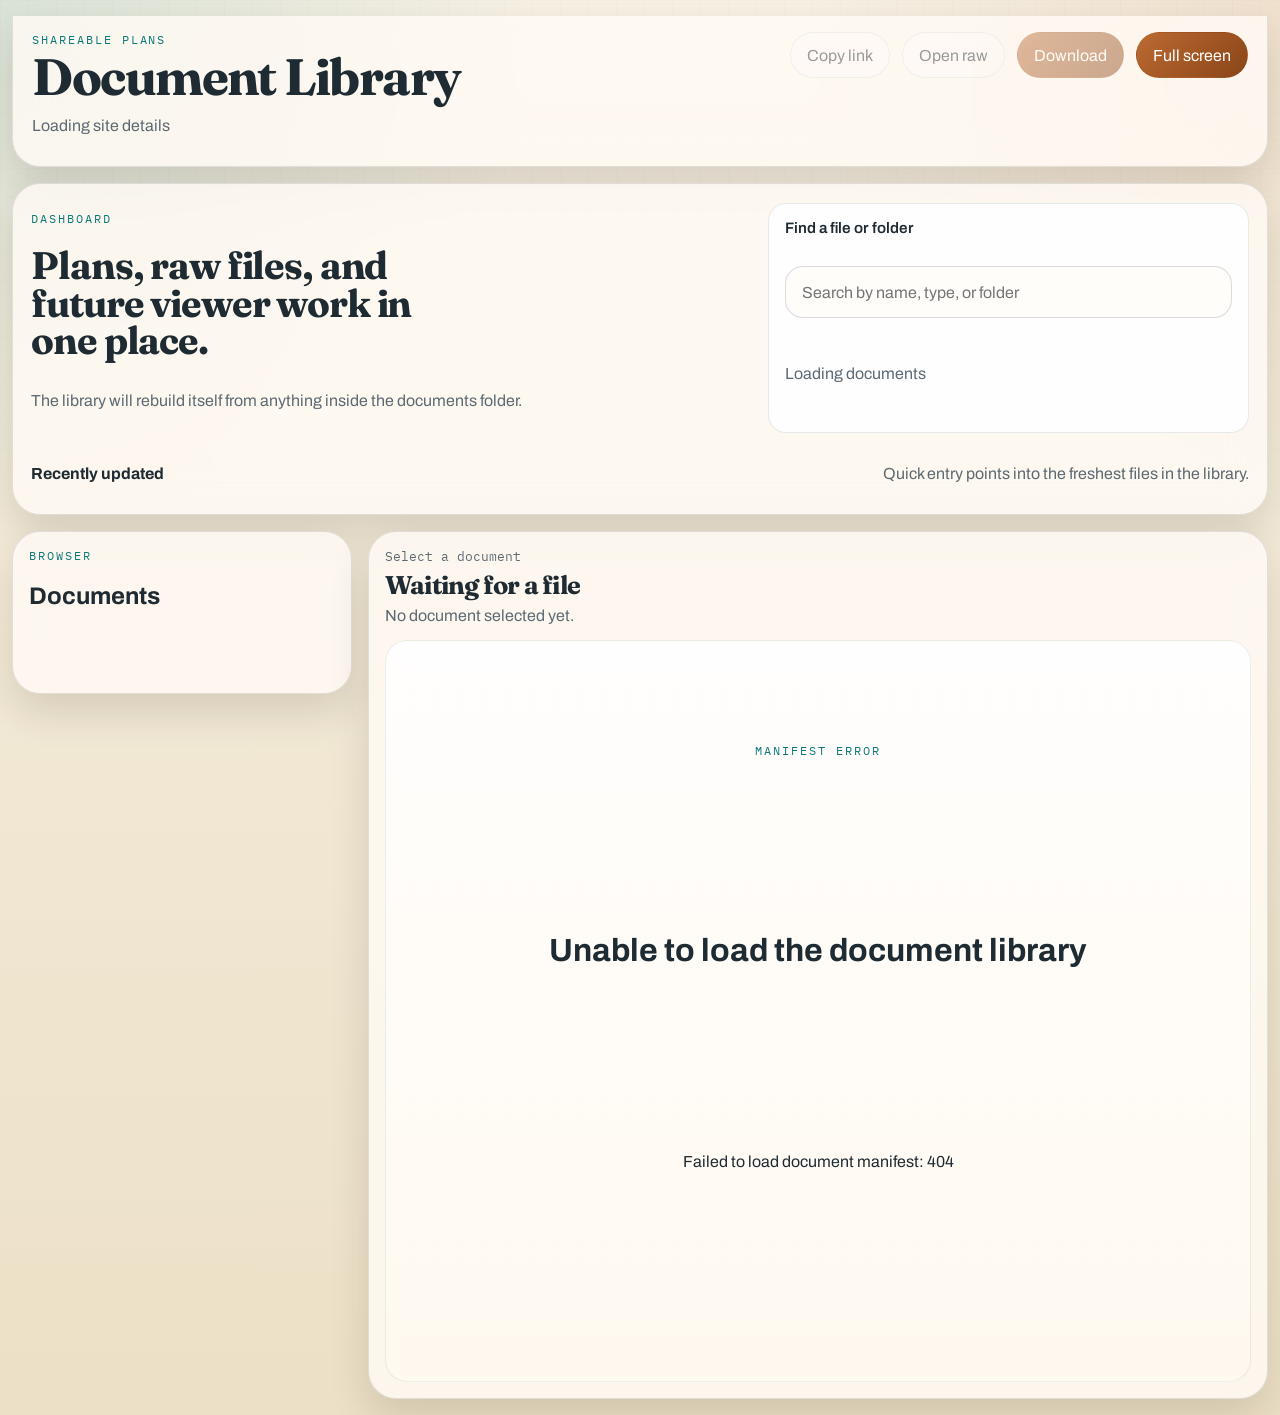
==== viewer/index.html @ 318ea983 "Publish document library viewer" ====
<!doctype html>
<html lang="en">
  <head>
    <meta charset="utf-8" />
    <meta
      name="viewport"
      content="width=device-width, initial-scale=1, viewport-fit=cover"
    />
    <title>Document Library</title>
    <meta
      name="description"
      content="A shareable library for plans, analyses, and supporting files."
    />
    <link rel="icon" href="./favicon.svg" type="image/svg+xml" />
    <link rel="preconnect" href="https://fonts.googleapis.com" />
    <link rel="preconnect" href="https://fonts.gstatic.com" crossorigin />
    <link
      href="https://fonts.googleapis.com/css2?family=Archivo:wght@400;500;600;700&family=Fraunces:opsz,wght@9..144,500;9..144,700&family=IBM+Plex+Mono:wght@400;500&display=swap"
      rel="stylesheet"
    />
    <link rel="stylesheet" href="./assets/site.css" />
  </head>
  <body>
    <a class="skip-link" href="#viewer-panel">Skip to the active document</a>
    <div class="page-backdrop" aria-hidden="true"></div>
    <div class="drawer-scrim" id="drawerScrim" hidden></div>

    <div class="shell">
      <header class="topbar">
        <div class="brand-lockup">
          <p class="eyebrow">Shareable plans</p>
          <h1 id="siteTitle">Document Library</h1>
          <p class="subtitle" id="siteSubtitle">Loading site details</p>
        </div>

        <div class="topbar-actions">
          <button
            class="button ghost mobile-only"
            id="browserToggle"
            type="button"
            aria-controls="browserPanel"
            aria-expanded="false"
          >
            Browse files
          </button>
          <button
            class="button ghost"
            id="copyLinkButton"
            type="button"
            disabled
          >
            Copy link
          </button>
          <a
            class="button ghost disabled"
            id="rawLink"
            href="#"
            aria-disabled="true"
          >
            Open raw
          </a>
          <a
            class="button primary disabled"
            id="downloadLink"
            href="#"
            aria-disabled="true"
            download
          >
            Download
          </a>
          <button
            class="button primary"
            id="immersiveToggle"
            type="button"
            aria-pressed="false"
          >
            Full screen
          </button>
        </div>
      </header>

      <main class="layout">
        <section class="dashboard" aria-labelledby="dashboardHeading">
          <div class="dashboard-hero">
            <p class="eyebrow">Dashboard</p>
            <h2 id="dashboardHeading">Plans, raw files, and future viewer work in one place.</h2>
            <p class="hero-copy" id="siteTagline">
              The library will rebuild itself from anything inside the documents
              folder.
            </p>
          </div>

          <div class="search-card">
            <label class="search-label" for="searchInput">Find a file or folder</label>
            <div class="search-box">
              <input
                id="searchInput"
                type="search"
                placeholder="Search by name, type, or folder"
                autocomplete="off"
              />
            </div>
            <p class="search-hint" id="resultSummary">Loading documents</p>
          </div>

          <div class="stat-grid" id="statGrid" aria-live="polite"></div>

          <section class="recent-panel" aria-labelledby="recentHeading">
            <div class="section-heading">
              <h3 id="recentHeading">Recently updated</h3>
              <p>Quick entry points into the freshest files in the library.</p>
            </div>
            <div class="recent-grid" id="recentGrid"></div>
          </section>
        </section>

        <aside
          class="browser-panel"
          id="browserPanel"
          aria-labelledby="browserHeading"
        >
          <div class="panel-header">
            <div>
              <p class="eyebrow">Browser</p>
              <h2 id="browserHeading">Documents</h2>
            </div>
            <button
              class="button ghost mobile-only"
              id="closeBrowser"
              type="button"
            >
              Close
            </button>
          </div>

          <div class="filter-row" id="filterRow"></div>
          <div class="folder-summary" id="folderSummary"></div>
          <div class="browser-groups" id="browserGroups" aria-live="polite"></div>
        </aside>

        <section
          class="viewer-panel"
          id="viewer-panel"
          aria-labelledby="viewerTitle"
        >
          <div class="viewer-toolbar">
            <div class="viewer-heading">
              <p class="viewer-path" id="viewerPath">Select a document</p>
              <h2 id="viewerTitle">Waiting for a file</h2>
              <p class="viewer-meta" id="viewerMeta">No document selected yet.</p>
            </div>
            <div class="viewer-badges" id="viewerBadges"></div>
          </div>

          <div class="viewer-stage" id="viewerStage">
            <div class="empty-state">
              <p class="eyebrow">Viewer</p>
              <h3>Choose a file to start</h3>
              <p>
                The selected document opens here with a clean, mobile-friendly
                presentation and direct raw download access.
              </p>
            </div>
          </div>
        </section>
      </main>
    </div>

    <script type="module" src="./assets/app.js"></script>
  </body>
</html>
---- viewer/assets/site.css ----
:root {
  --paper: #efe6d0;
  --paper-soft: rgba(255, 251, 244, 0.76);
  --ink: #1f2b33;
  --ink-soft: #5d6a73;
  --border: rgba(31, 43, 51, 0.12);
  --panel: rgba(255, 251, 244, 0.82);
  --panel-strong: rgba(255, 255, 255, 0.92);
  --accent: #bc6a32;
  --accent-strong: #8a4518;
  --signal: #0c7a78;
  --shadow: 0 18px 40px rgba(40, 27, 17, 0.14);
  --radius-lg: 28px;
  --radius-md: 18px;
  --radius-sm: 12px;
  --space-1: 0.375rem;
  --space-2: 0.5rem;
  --space-3: 0.75rem;
  --space-4: 1rem;
  --space-5: 1.5rem;
  --space-6: 2rem;
  --space-8: 3rem;
  --top-offset: max(1rem, env(safe-area-inset-top));
  --bottom-offset: max(1rem, env(safe-area-inset-bottom));
  --font-display: "Fraunces", serif;
  --font-body: "Archivo", sans-serif;
  --font-mono: "IBM Plex Mono", monospace;
}

*,
*::before,
*::after {
  box-sizing: border-box;
}

html {
  color-scheme: light;
}

body {
  margin: 0;
  min-height: 100vh;
  font-family: var(--font-body);
  color: var(--ink);
  background:
    radial-gradient(circle at top left, rgba(12, 122, 120, 0.12), transparent 28%),
    radial-gradient(circle at top right, rgba(188, 106, 50, 0.12), transparent 25%),
    linear-gradient(180deg, #f7f1e4 0%, #ece0c6 100%);
}

body::before {
  content: "";
  position: fixed;
  inset: 0;
  pointer-events: none;
  background:
    linear-gradient(rgba(31, 43, 51, 0.04) 1px, transparent 1px),
    linear-gradient(90deg, rgba(31, 43, 51, 0.04) 1px, transparent 1px);
  background-size: 28px 28px;
  mask-image: linear-gradient(180deg, rgba(0, 0, 0, 0.35), transparent 92%);
}

img,
video,
iframe {
  max-width: 100%;
}

a {
  color: inherit;
}

button,
input,
textarea,
select {
  font: inherit;
}

.skip-link {
  position: fixed;
  top: -3rem;
  left: 1rem;
  z-index: 50;
  padding: 0.75rem 1rem;
  border-radius: 999px;
  background: var(--ink);
  color: #fff;
  text-decoration: none;
}

.skip-link:focus {
  top: 1rem;
}

.shell {
  position: relative;
  width: min(1600px, calc(100% - 1.5rem));
  margin: 0 auto;
  padding: var(--top-offset) 0 var(--bottom-offset);
}

.topbar,
.dashboard,
.browser-panel,
.viewer-panel {
  position: relative;
  border: 1px solid var(--border);
  background: var(--panel);
  backdrop-filter: blur(18px);
  box-shadow: var(--shadow);
}

.topbar {
  display: flex;
  align-items: flex-start;
  justify-content: space-between;
  gap: var(--space-5);
  padding: 1rem 1.2rem;
  border-radius: 0 0 var(--radius-lg) var(--radius-lg);
  border-top: 0;
}

.brand-lockup h1,
.dashboard-hero h2,
.empty-state h3,
.viewer-heading h2 {
  margin: 0;
  font-family: var(--font-display);
  font-weight: 700;
  letter-spacing: -0.03em;
}

.brand-lockup h1 {
  font-size: clamp(1.85rem, 4vw, 3.25rem);
  line-height: 0.95;
}

.subtitle,
.hero-copy,
.search-hint,
.viewer-meta,
.folder-summary,
.browser-file-meta,
.viewer-path {
  color: var(--ink-soft);
}

.eyebrow {
  margin: 0 0 0.35rem;
  font-family: var(--font-mono);
  font-size: 0.76rem;
  letter-spacing: 0.16em;
  text-transform: uppercase;
  color: var(--signal);
}

.topbar-actions {
  display: flex;
  flex-wrap: wrap;
  justify-content: flex-end;
  gap: 0.75rem;
}

.button {
  display: inline-flex;
  align-items: center;
  justify-content: center;
  min-height: 46px;
  padding: 0.8rem 1rem;
  border: 1px solid var(--border);
  border-radius: 999px;
  background: rgba(255, 255, 255, 0.66);
  color: var(--ink);
  text-decoration: none;
  cursor: pointer;
  transition:
    transform 160ms ease,
    background 160ms ease,
    border-color 160ms ease,
    box-shadow 160ms ease;
}

.button:hover:not(:disabled):not(.disabled),
.button:focus-visible {
  transform: translateY(-1px);
  border-color: rgba(31, 43, 51, 0.28);
  box-shadow: 0 12px 24px rgba(31, 43, 51, 0.08);
}

.button.primary {
  background: linear-gradient(135deg, var(--accent) 0%, var(--accent-strong) 100%);
  color: #fff;
  border-color: transparent;
}

.button.ghost {
  background: rgba(255, 255, 255, 0.55);
}

.button:disabled,
.button.disabled {
  opacity: 0.45;
  pointer-events: none;
}

.layout {
  display: grid;
  grid-template-columns: 340px minmax(0, 1fr);
  gap: 1rem;
  align-items: start;
  margin-top: 1rem;
}

.dashboard {
  grid-column: 1 / -1;
  display: grid;
  grid-template-columns: minmax(0, 1.2fr) minmax(320px, 0.8fr);
  gap: 1rem;
  padding: 1.15rem;
  border-radius: var(--radius-lg);
}

.dashboard-hero {
  display: flex;
  flex-direction: column;
  justify-content: space-between;
  gap: 1rem;
  padding: 0.5rem 0.4rem 0.5rem 0;
}

.dashboard-hero h2 {
  font-size: clamp(1.8rem, 3vw, 3rem);
  line-height: 0.98;
  max-width: 16ch;
}

.search-card {
  display: grid;
  gap: 0.75rem;
  padding: 1rem;
  border-radius: var(--radius-md);
  background: var(--panel-strong);
  border: 1px solid rgba(31, 43, 51, 0.1);
}

.search-label {
  font-size: 0.95rem;
  font-weight: 600;
}

.search-box {
  position: relative;
}

.search-box input {
  width: 100%;
  min-height: 52px;
  padding: 0 1rem;
  border: 1px solid rgba(31, 43, 51, 0.16);
  border-radius: 18px;
  background: #fffdfa;
}

.search-box input:focus-visible,
.browser-file:focus-visible,
.filter-chip:focus-visible,
.button:focus-visible {
  outline: 2px solid var(--signal);
  outline-offset: 2px;
}

.stat-grid {
  display: grid;
  grid-template-columns: repeat(auto-fit, minmax(150px, 1fr));
  gap: 0.85rem;
  grid-column: 1 / -1;
}

.stat-card {
  padding: 1rem;
  border-radius: var(--radius-md);
  background: linear-gradient(180deg, rgba(255, 255, 255, 0.95), rgba(255, 249, 240, 0.85));
  border: 1px solid rgba(31, 43, 51, 0.08);
}

.stat-label {
  margin: 0 0 0.35rem;
  font-family: var(--font-mono);
  font-size: 0.74rem;
  letter-spacing: 0.16em;
  text-transform: uppercase;
  color: var(--signal);
}

.stat-value {
  margin: 0;
  font-size: clamp(1.3rem, 2vw, 2.15rem);
  font-weight: 700;
  letter-spacing: -0.03em;
}

.recent-panel {
  grid-column: 1 / -1;
  display: grid;
  gap: 0.85rem;
}

.section-heading {
  display: flex;
  flex-wrap: wrap;
  align-items: baseline;
  justify-content: space-between;
  gap: 0.75rem;
}

.section-heading h3 {
  margin: 0;
  font-size: 1rem;
}

.section-heading p {
  margin: 0;
  color: var(--ink-soft);
}

.recent-grid {
  display: grid;
  grid-template-columns: repeat(auto-fit, minmax(220px, 1fr));
  gap: 0.85rem;
}

.recent-card {
  display: grid;
  gap: 0.55rem;
  padding: 1rem;
  border-radius: var(--radius-md);
  border: 1px solid rgba(31, 43, 51, 0.08);
  background: rgba(255, 255, 255, 0.75);
  text-align: left;
}

.recent-card h4 {
  margin: 0;
  font-size: 1rem;
}

.recent-card p {
  margin: 0;
}

.browser-panel,
.viewer-panel {
  border-radius: var(--radius-lg);
}

.browser-panel {
  position: sticky;
  top: 1rem;
  display: grid;
  gap: 1rem;
  padding: 1rem;
  max-height: calc(100vh - 2rem);
  overflow: hidden;
}

.panel-header,
.viewer-toolbar {
  display: flex;
  align-items: flex-start;
  justify-content: space-between;
  gap: 1rem;
}

.filter-row {
  display: flex;
  flex-wrap: wrap;
  gap: 0.55rem;
}

.filter-chip {
  min-height: 40px;
  padding: 0.55rem 0.8rem;
  border: 1px solid rgba(31, 43, 51, 0.1);
  border-radius: 999px;
  background: rgba(255, 255, 255, 0.7);
  cursor: pointer;
}

.filter-chip.active {
  border-color: transparent;
  background: var(--ink);
  color: #fff;
}

.browser-groups {
  display: grid;
  gap: 1rem;
  overflow: auto;
  padding-right: 0.25rem;
}

.browser-group {
  display: grid;
  gap: 0.55rem;
}

.browser-group-header {
  display: flex;
  justify-content: space-between;
  gap: 0.75rem;
  align-items: baseline;
}

.browser-group-title {
  margin: 0;
  font-family: var(--font-mono);
  font-size: 0.86rem;
  color: var(--signal);
}

.browser-group-count {
  margin: 0;
  color: var(--ink-soft);
  font-size: 0.82rem;
}

.browser-files {
  display: grid;
  gap: 0.55rem;
}

.browser-file {
  display: grid;
  gap: 0.35rem;
  width: 100%;
  padding: 0.9rem;
  border: 1px solid rgba(31, 43, 51, 0.08);
  border-radius: 16px;
  background: rgba(255, 255, 255, 0.7);
  text-align: left;
  cursor: pointer;
}

.browser-file.active {
  background: linear-gradient(135deg, rgba(188, 106, 50, 0.14), rgba(12, 122, 120, 0.1));
  border-color: rgba(138, 69, 24, 0.28);
}

.browser-file-topline {
  display: flex;
  justify-content: space-between;
  gap: 0.5rem;
  align-items: center;
}

.file-tag,
.viewer-badge {
  padding: 0.2rem 0.45rem;
  border-radius: 999px;
  background: rgba(31, 43, 51, 0.08);
  font-family: var(--font-mono);
  font-size: 0.72rem;
  letter-spacing: 0.05em;
  text-transform: uppercase;
}

.browser-file-name {
  margin: 0;
  font-size: 0.96rem;
  font-weight: 600;
}

.browser-file-meta {
  margin: 0;
  font-size: 0.85rem;
}

.viewer-panel {
  min-height: calc(100vh - 2rem);
  padding: 1rem;
  display: grid;
  grid-template-rows: auto 1fr;
  gap: 1rem;
}

.viewer-heading h2 {
  font-size: clamp(1.4rem, 2vw, 2.3rem);
}

.viewer-path {
  margin: 0 0 0.25rem;
  font-family: var(--font-mono);
  font-size: 0.8rem;
}

.viewer-meta {
  margin: 0.35rem 0 0;
  max-width: 70ch;
}

.viewer-badges {
  display: flex;
  flex-wrap: wrap;
  gap: 0.45rem;
  justify-content: flex-end;
}

.viewer-stage {
  position: relative;
  min-height: clamp(30rem, 72vh, 80rem);
  border: 1px solid rgba(31, 43, 51, 0.08);
  border-radius: 22px;
  overflow: hidden;
  background:
    linear-gradient(180deg, rgba(255, 255, 255, 0.88), rgba(255, 249, 240, 0.88)),
    linear-gradient(90deg, rgba(31, 43, 51, 0.04) 1px, transparent 1px),
    linear-gradient(rgba(31, 43, 51, 0.04) 1px, transparent 1px);
  background-size: auto, 24px 24px, 24px 24px;
}

.empty-state,
.fallback-state,
.loading-state {
  display: grid;
  place-items: center;
  gap: 0.75rem;
  min-height: inherit;
  padding: clamp(1.25rem, 4vw, 2.5rem);
  text-align: center;
}

.empty-state h3,
.fallback-state h3,
.loading-state h3 {
  font-size: clamp(1.35rem, 3vw, 2rem);
}

.viewer-frame,
.viewer-media,
.viewer-image {
  width: 100%;
  height: min(82vh, 1100px);
  border: 0;
  display: block;
  background: #fff;
}

.viewer-image {
  height: auto;
  max-height: calc(100vh - 15rem);
  object-fit: contain;
}

.code-block,
.markdown-body,
.table-preview {
  width: min(100%, 1040px);
  margin: 0 auto;
  padding: clamp(1rem, 4vw, 2rem);
}

.code-block {
  min-height: inherit;
  overflow: auto;
  white-space: pre-wrap;
  word-break: break-word;
  font-family: var(--font-mono);
  font-size: 0.95rem;
  line-height: 1.6;
}

.markdown-body {
  line-height: 1.7;
}

.markdown-body > :first-child {
  margin-top: 0;
}

.markdown-body pre,
.markdown-body code {
  font-family: var(--font-mono);
}

.markdown-body pre {
  padding: 1rem;
  border-radius: 16px;
  overflow: auto;
  background: rgba(31, 43, 51, 0.06);
}

.markdown-body table,
.table-preview table {
  width: 100%;
  border-collapse: collapse;
  background: rgba(255, 255, 255, 0.8);
}

.markdown-body th,
.markdown-body td,
.table-preview th,
.table-preview td {
  padding: 0.75rem;
  border: 1px solid rgba(31, 43, 51, 0.12);
  text-align: left;
  vertical-align: top;
}

.table-preview {
  overflow: auto;
}

.drawer-scrim {
  position: fixed;
  inset: 0;
  z-index: 20;
  background: rgba(31, 43, 51, 0.32);
}

.mobile-only {
  display: none;
}

body.browser-open .drawer-scrim {
  display: block;
}

body.immersive-mode .dashboard,
body.immersive-mode .browser-panel,
body.immersive-mode .topbar {
  display: none;
}

body.immersive-mode .shell {
  width: 100%;
  padding: 0;
}

body.immersive-mode .layout {
  display: block;
  margin: 0;
}

body.immersive-mode .viewer-panel {
  min-height: 100vh;
  border-radius: 0;
  border: 0;
  padding: 0.9rem;
}

body.immersive-mode .viewer-stage {
  min-height: calc(100vh - 7.5rem);
  border-radius: 18px;
}

@media (max-width: 1080px) {
  .dashboard {
    grid-template-columns: 1fr;
  }
}

@media (max-width: 960px) {
  .shell {
    width: min(100%, calc(100% - 1rem));
  }

  .topbar {
    flex-direction: column;
  }

  .layout {
    grid-template-columns: 1fr;
  }

  .browser-panel {
    position: fixed;
    z-index: 30;
    inset: auto 0 0 0;
    width: min(92vw, 430px);
    max-height: min(88vh, 720px);
    border-radius: 24px 24px 0 0;
    transform: translateY(105%);
    transition: transform 180ms ease;
  }

  body.browser-open .browser-panel {
    transform: translateY(0);
  }

  .mobile-only {
    display: inline-flex;
  }

  .viewer-panel {
    order: 1;
  }

  .dashboard {
    order: 2;
  }

  .browser-panel {
    order: 3;
  }

  .viewer-panel {
    min-height: auto;
  }

  .viewer-stage,
  .viewer-frame,
  .viewer-media {
    min-height: 65vh;
    height: 72vh;
  }

  .viewer-image {
    max-height: 72vh;
  }
}

@media (max-width: 640px) {
  .shell {
    width: calc(100% - 0.75rem);
  }

  .topbar,
  .dashboard,
  .viewer-panel {
    border-radius: 20px;
  }

  .topbar,
  .dashboard,
  .viewer-panel,
  .browser-panel {
    padding: 0.9rem;
  }

  .topbar-actions {
    width: 100%;
    justify-content: stretch;
  }

  .topbar-actions > * {
    flex: 1 1 45%;
  }

  .stat-grid,
  .recent-grid {
    grid-template-columns: 1fr;
  }

  .panel-header,
  .viewer-toolbar,
  .browser-group-header {
    flex-direction: column;
  }

  .viewer-badges {
    justify-content: flex-start;
  }
}
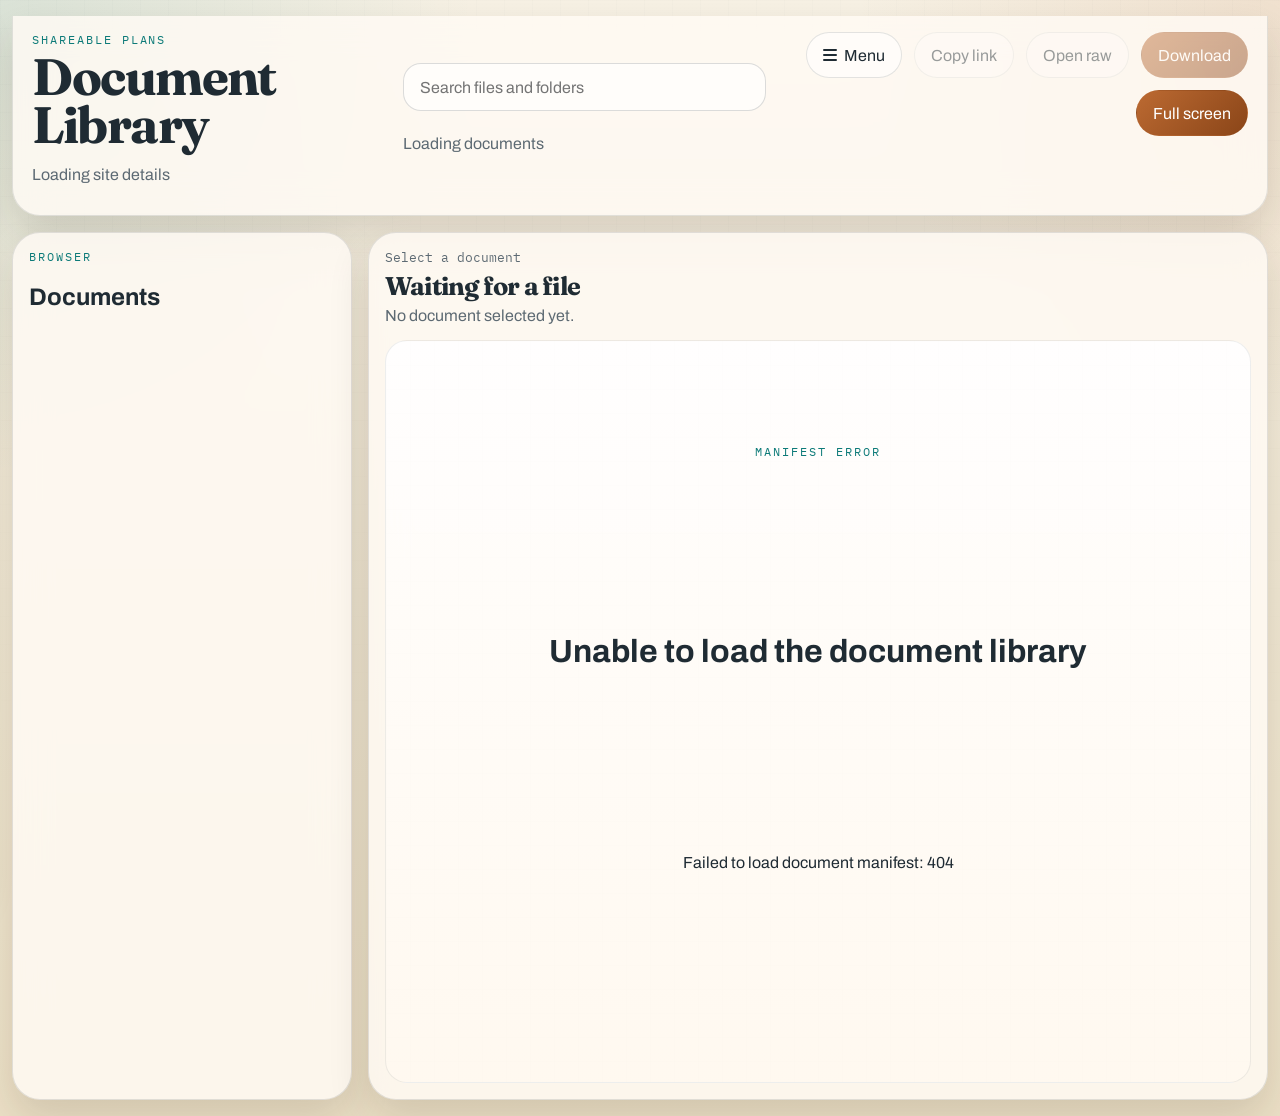
==== commit 9ee09561: "Refine document viewer navigation and sourcing links" ====
--- a/viewer/index.html
+++ b/viewer/index.html
@@ -24,6 +24,34 @@
     <a class="skip-link" href="#viewer-panel">Skip to the active document</a>
     <div class="page-backdrop" aria-hidden="true"></div>
     <div class="drawer-scrim" id="drawerScrim" hidden></div>
+    <aside class="control-panel" id="controlPanel" aria-labelledby="dashboardHeading">
+      <div class="panel-header">
+        <div>
+          <p class="eyebrow">Controls</p>
+          <h2 id="dashboardHeading">Plans, raw files, and future viewer work in one place.</h2>
+        </div>
+        <button class="button ghost" id="closeMenu" type="button">
+          Close
+        </button>
+      </div>
+
+      <div class="dashboard-hero">
+        <p class="hero-copy" id="siteTagline">
+          The library will rebuild itself from anything inside the documents
+          folder.
+        </p>
+      </div>
+
+      <div class="stat-grid" id="statGrid" aria-live="polite"></div>
+
+      <section class="recent-panel" aria-labelledby="recentHeading">
+        <div class="section-heading">
+          <h3 id="recentHeading">Recently updated</h3>
+          <p>Quick entry points into the freshest files in the library.</p>
+        </div>
+        <div class="recent-grid" id="recentGrid"></div>
+      </section>
+    </aside>
 
     <div class="shell">
       <header class="topbar">
@@ -33,7 +61,32 @@
           <p class="subtitle" id="siteSubtitle">Loading site details</p>
         </div>
 
+        <div class="header-search">
+          <label class="sr-only" for="searchInput">Search files and folders</label>
+          <div class="search-box">
+            <input
+              id="searchInput"
+              type="search"
+              placeholder="Search files and folders"
+              autocomplete="off"
+            />
+          </div>
+          <p class="search-hint" id="resultSummary">Loading documents</p>
+        </div>
+
         <div class="topbar-actions">
+          <button
+            class="button ghost"
+            id="menuToggle"
+            type="button"
+            aria-controls="controlPanel"
+            aria-expanded="false"
+          >
+            <span class="hamburger" aria-hidden="true">
+              <span></span><span></span><span></span>
+            </span>
+            Menu
+          </button>
           <button
             class="button ghost mobile-only"
             id="browserToggle"
@@ -80,40 +133,6 @@
       </header>
 
       <main class="layout">
-        <section class="dashboard" aria-labelledby="dashboardHeading">
-          <div class="dashboard-hero">
-            <p class="eyebrow">Dashboard</p>
-            <h2 id="dashboardHeading">Plans, raw files, and future viewer work in one place.</h2>
-            <p class="hero-copy" id="siteTagline">
-              The library will rebuild itself from anything inside the documents
-              folder.
-            </p>
-          </div>
-
-          <div class="search-card">
-            <label class="search-label" for="searchInput">Find a file or folder</label>
-            <div class="search-box">
-              <input
-                id="searchInput"
-                type="search"
-                placeholder="Search by name, type, or folder"
-                autocomplete="off"
-              />
-            </div>
-            <p class="search-hint" id="resultSummary">Loading documents</p>
-          </div>
-
-          <div class="stat-grid" id="statGrid" aria-live="polite"></div>
-
-          <section class="recent-panel" aria-labelledby="recentHeading">
-            <div class="section-heading">
-              <h3 id="recentHeading">Recently updated</h3>
-              <p>Quick entry points into the freshest files in the library.</p>
-            </div>
-            <div class="recent-grid" id="recentGrid"></div>
-          </section>
-        </section>
-
         <aside
           class="browser-panel"
           id="browserPanel"
--- a/viewer/assets/site.css
+++ b/viewer/assets/site.css
@@ -100,8 +100,20 @@
   padding: var(--top-offset) 0 var(--bottom-offset);
 }
 
+.sr-only {
+  position: absolute;
+  width: 1px;
+  height: 1px;
+  padding: 0;
+  margin: -1px;
+  overflow: hidden;
+  clip: rect(0, 0, 0, 0);
+  white-space: nowrap;
+  border: 0;
+}
+
 .topbar,
-.dashboard,
+.control-panel,
 .browser-panel,
 .viewer-panel {
   position: relative;
@@ -121,6 +133,12 @@
   border-top: 0;
 }
 
+.brand-lockup,
+.header-search,
+.topbar-actions {
+  min-width: 0;
+}
+
 .brand-lockup h1,
 .dashboard-hero h2,
 .empty-state h3,
@@ -160,6 +178,14 @@
   flex-wrap: wrap;
   justify-content: flex-end;
   gap: 0.75rem;
+}
+
+.header-search {
+  flex: 1 1 28rem;
+  display: grid;
+  gap: 0.45rem;
+  max-width: 34rem;
+  align-self: center;
 }
 
 .button {
@@ -212,13 +238,22 @@
   margin-top: 1rem;
 }
 
-.dashboard {
-  grid-column: 1 / -1;
-  display: grid;
-  grid-template-columns: minmax(0, 1.2fr) minmax(320px, 0.8fr);
+.control-panel {
+  position: fixed;
+  z-index: 35;
+  inset: 0 auto 0 0;
+  width: min(30rem, calc(100vw - 1rem));
+  display: grid;
+  grid-template-rows: auto auto auto minmax(0, 1fr);
   gap: 1rem;
   padding: 1.15rem;
-  border-radius: var(--radius-lg);
+  border-radius: 0 var(--radius-lg) var(--radius-lg) 0;
+  transform: translateX(-105%);
+  transition: transform 180ms ease;
+}
+
+body.controls-open .control-panel {
+  transform: translateX(0);
 }
 
 .dashboard-hero {
@@ -235,27 +270,13 @@
   max-width: 16ch;
 }
 
-.search-card {
-  display: grid;
-  gap: 0.75rem;
-  padding: 1rem;
-  border-radius: var(--radius-md);
-  background: var(--panel-strong);
-  border: 1px solid rgba(31, 43, 51, 0.1);
-}
-
-.search-label {
-  font-size: 0.95rem;
-  font-weight: 600;
-}
-
 .search-box {
   position: relative;
 }
 
 .search-box input {
   width: 100%;
-  min-height: 52px;
+  min-height: 48px;
   padding: 0 1rem;
   border: 1px solid rgba(31, 43, 51, 0.16);
   border-radius: 18px;
@@ -301,7 +322,6 @@
 }
 
 .recent-panel {
-  grid-column: 1 / -1;
   display: grid;
   gap: 0.85rem;
 }
@@ -358,8 +378,10 @@
   position: sticky;
   top: 1rem;
   display: grid;
+  grid-template-rows: auto auto auto minmax(0, 1fr);
   gap: 1rem;
   padding: 1rem;
+  height: calc(100vh - 2rem);
   max-height: calc(100vh - 2rem);
   overflow: hidden;
 }
@@ -376,6 +398,7 @@
   display: flex;
   flex-wrap: wrap;
   gap: 0.55rem;
+  align-content: start;
 }
 
 .filter-chip {
@@ -396,7 +419,9 @@
 .browser-groups {
   display: grid;
   gap: 1rem;
+  min-height: 0;
   overflow: auto;
+  overscroll-behavior: contain;
   padding-right: 0.25rem;
 }
 
@@ -618,15 +643,29 @@
   background: rgba(31, 43, 51, 0.32);
 }
 
+.hamburger {
+  display: inline-grid;
+  gap: 3px;
+  margin-right: 0.45rem;
+}
+
+.hamburger span {
+  width: 14px;
+  height: 2px;
+  border-radius: 999px;
+  background: currentColor;
+}
+
 .mobile-only {
   display: none;
 }
 
-body.browser-open .drawer-scrim {
+body.browser-open .drawer-scrim,
+body.controls-open .drawer-scrim {
   display: block;
 }
 
-body.immersive-mode .dashboard,
+body.immersive-mode .control-panel,
 body.immersive-mode .browser-panel,
 body.immersive-mode .topbar {
   display: none;
@@ -655,8 +694,14 @@
 }
 
 @media (max-width: 1080px) {
-  .dashboard {
-    grid-template-columns: 1fr;
+  .topbar {
+    flex-wrap: wrap;
+  }
+
+  .header-search {
+    max-width: none;
+    order: 3;
+    width: 100%;
   }
 }
 
@@ -669,8 +714,24 @@
     flex-direction: column;
   }
 
+  .header-search {
+    order: 2;
+    flex: none;
+    width: 100%;
+    max-width: none;
+  }
+
+  .topbar-actions {
+    order: 3;
+    width: 100%;
+  }
+
   .layout {
     grid-template-columns: 1fr;
+  }
+
+  .control-panel {
+    width: min(92vw, 30rem);
   }
 
   .browser-panel {
@@ -696,12 +757,8 @@
     order: 1;
   }
 
-  .dashboard {
+  .browser-panel {
     order: 2;
-  }
-
-  .browser-panel {
-    order: 3;
   }
 
   .viewer-panel {
@@ -726,25 +783,26 @@
   }
 
   .topbar,
-  .dashboard,
   .viewer-panel {
     border-radius: 20px;
   }
 
   .topbar,
-  .dashboard,
   .viewer-panel,
-  .browser-panel {
+  .browser-panel,
+  .control-panel {
     padding: 0.9rem;
   }
 
   .topbar-actions {
+    display: grid;
+    grid-template-columns: 1fr;
     width: 100%;
-    justify-content: stretch;
   }
 
   .topbar-actions > * {
-    flex: 1 1 45%;
+    min-width: 0;
+    width: 100%;
   }
 
   .stat-grid,
